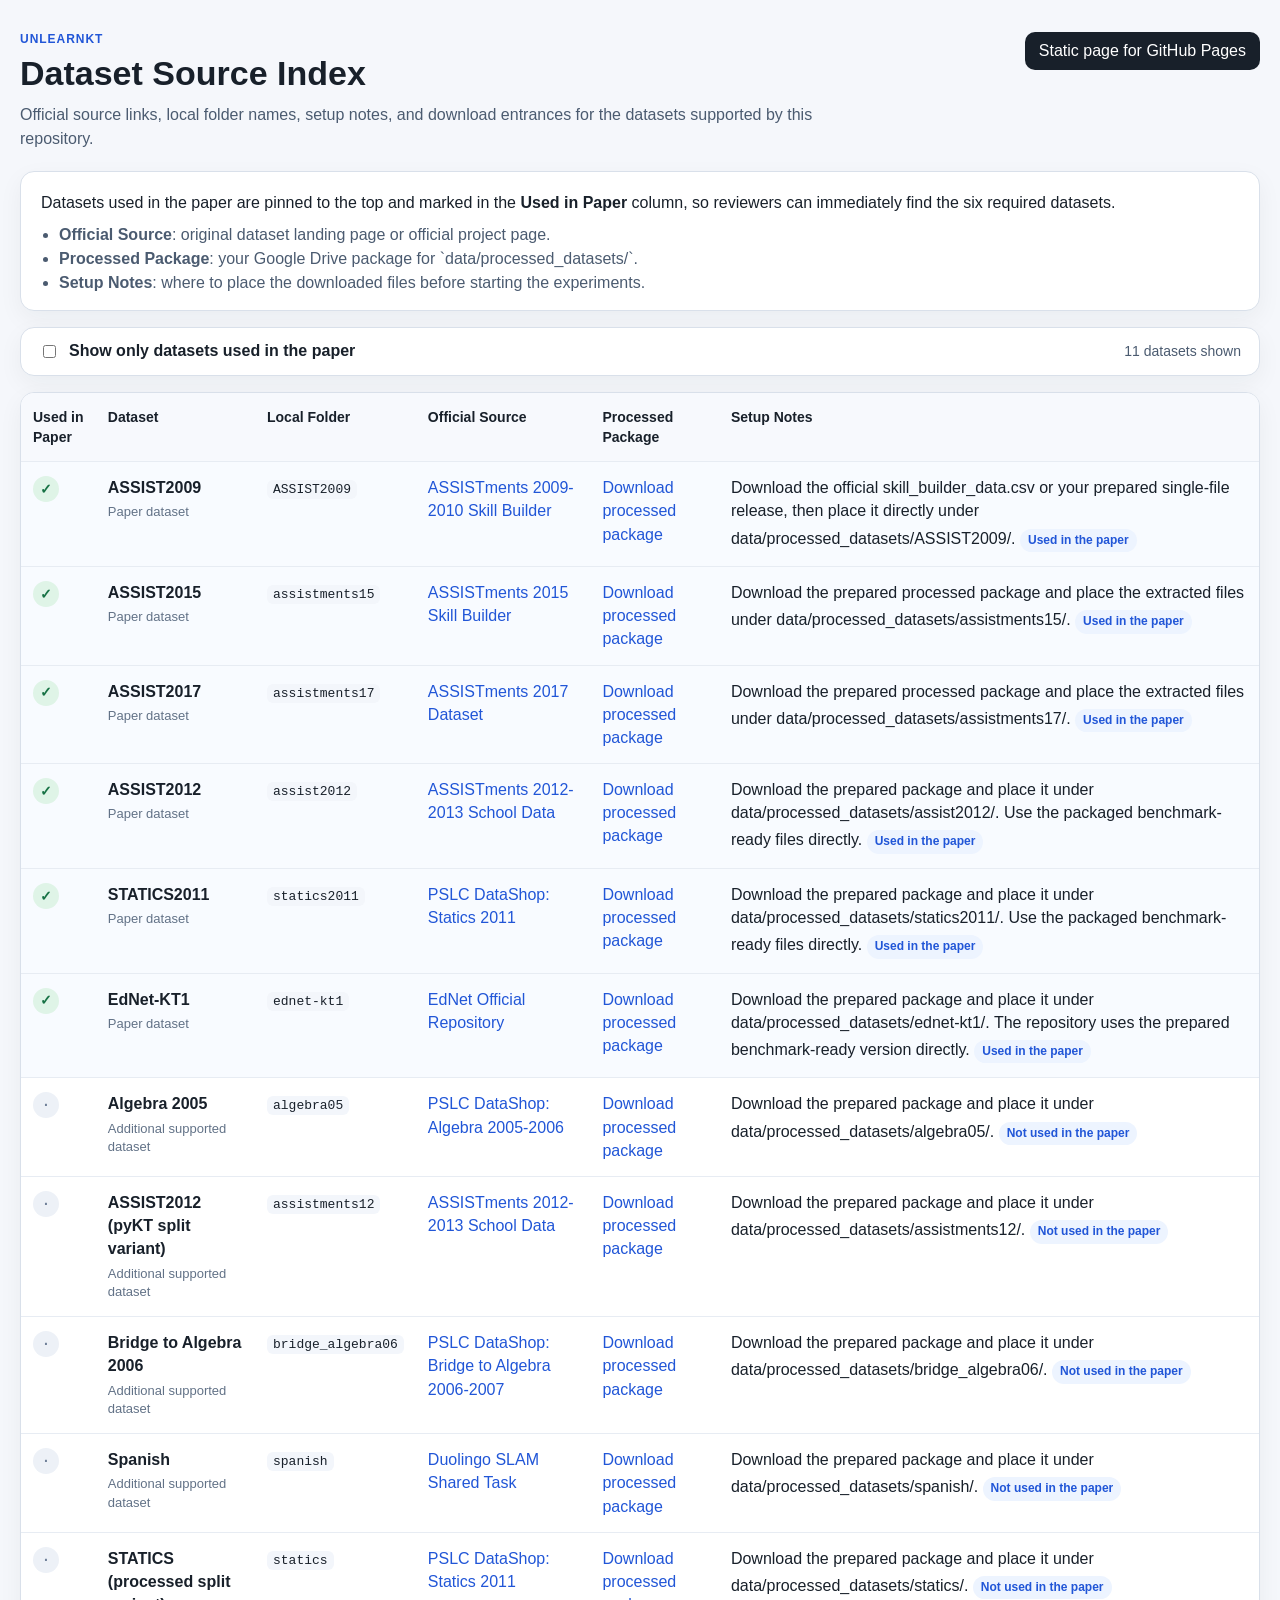
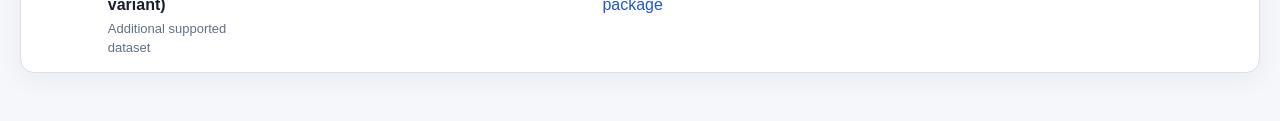
==== docs/index.html @ 6c494039 "Initial public release" ====
<!DOCTYPE html>
<html lang="en">
  <head>
    <meta charset="UTF-8" />
    <meta http-equiv="refresh" content="0; url=dataset_source_index.html" />
    <meta name="viewport" content="width=device-width, initial-scale=1.0" />
    <title>UnlearnKT Dataset Source Index</title>
  </head>
  <body>
    <p>
      Redirecting to
      <a href="dataset_source_index.html">dataset_source_index.html</a>...
    </p>
  </body>
</html>
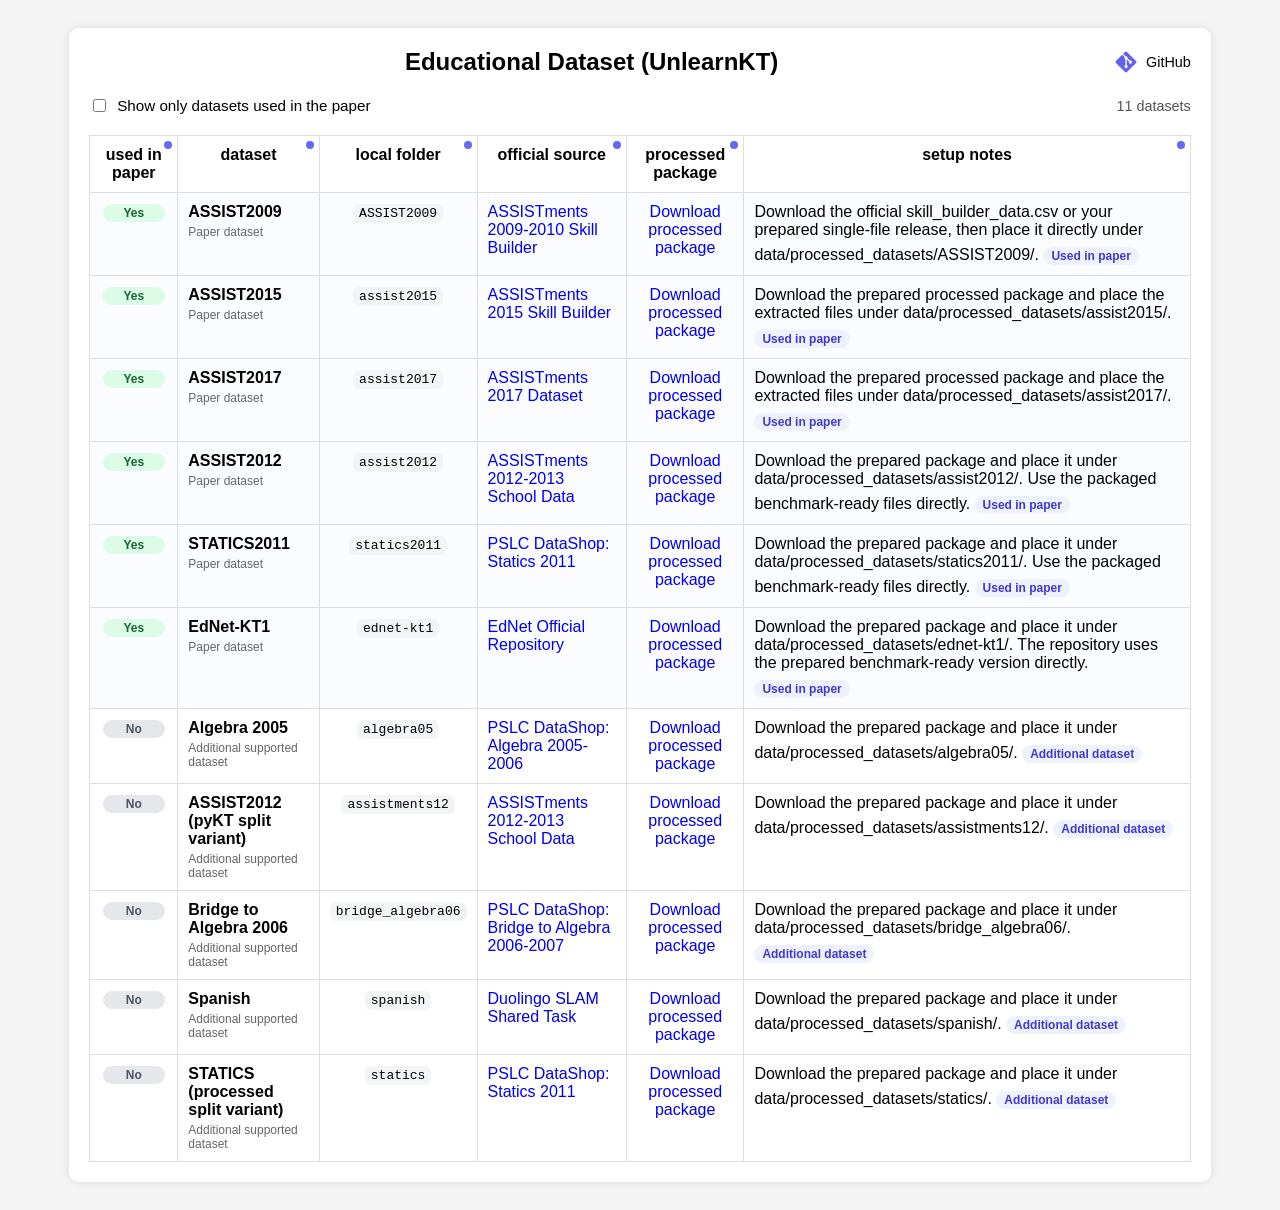
==== commit f3ecbb2e: "third" ====
--- a/docs/index.html
+++ b/docs/index.html
@@ -2,14 +2,14 @@
 <html lang="en">
   <head>
     <meta charset="UTF-8" />
-    <meta http-equiv="refresh" content="0; url=dataset_source_index.html" />
+    <meta http-equiv="refresh" content="0; url=dataset_source_index.html?v=20260804b" />
     <meta name="viewport" content="width=device-width, initial-scale=1.0" />
     <title>UnlearnKT Dataset Source Index</title>
   </head>
   <body>
     <p>
       Redirecting to
-      <a href="dataset_source_index.html">dataset_source_index.html</a>...
+      <a href="dataset_source_index.html?v=20260804b">dataset_source_index.html</a>...
     </p>
   </body>
 </html>
